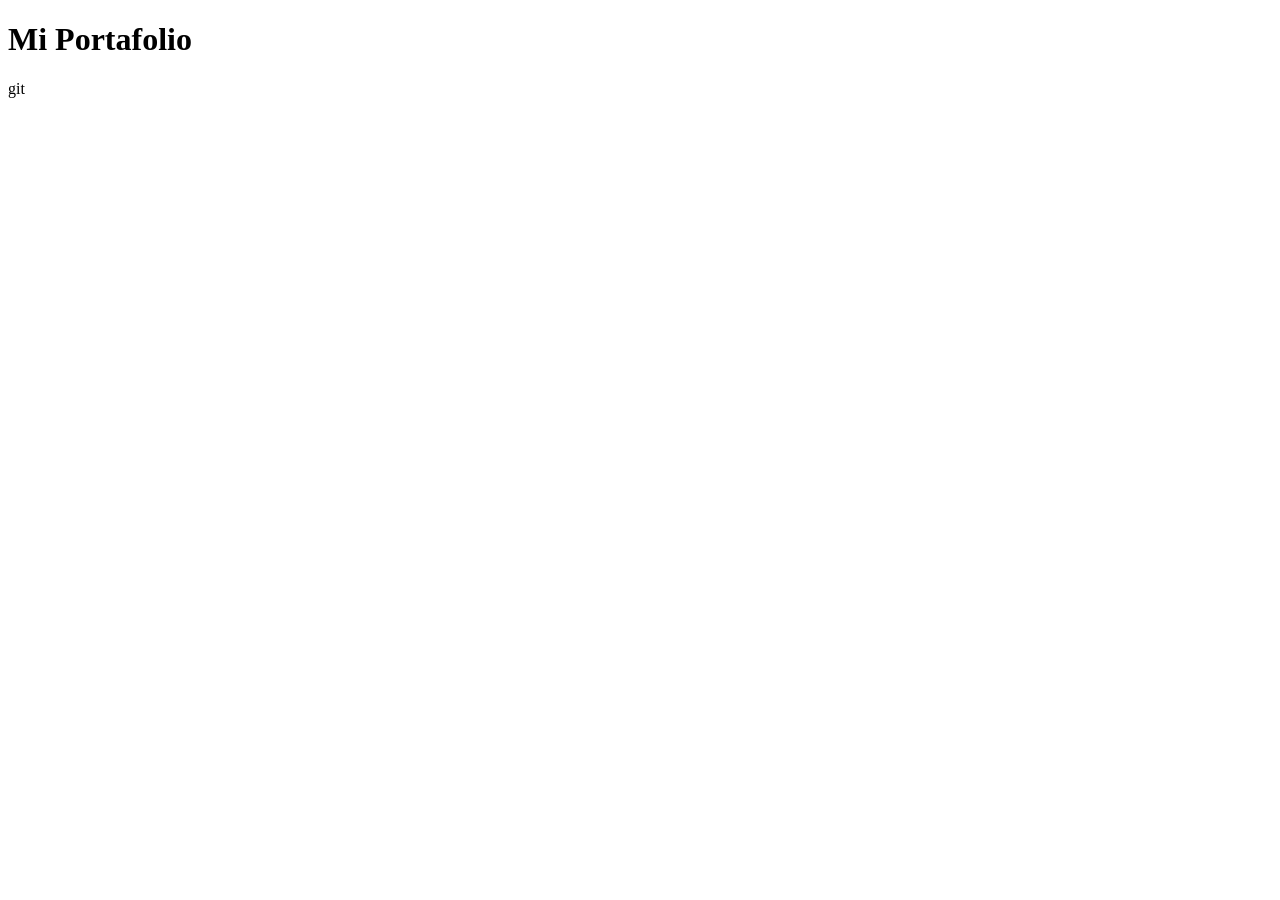
==== index.html @ e4de421d "" ====
<!DOCTYPE html>
<html lang="en">

<head>
    <meta charset="UTF-8">
    <meta name="viewport" content="width=device-width, initial-scale=1.0">
    <link rel="stylesheet" href="style.css">
    <title>Mi Portafolio</title>
</head>

<body>
    <h1>Mi Portafolio</h1>
</body>

</html>git
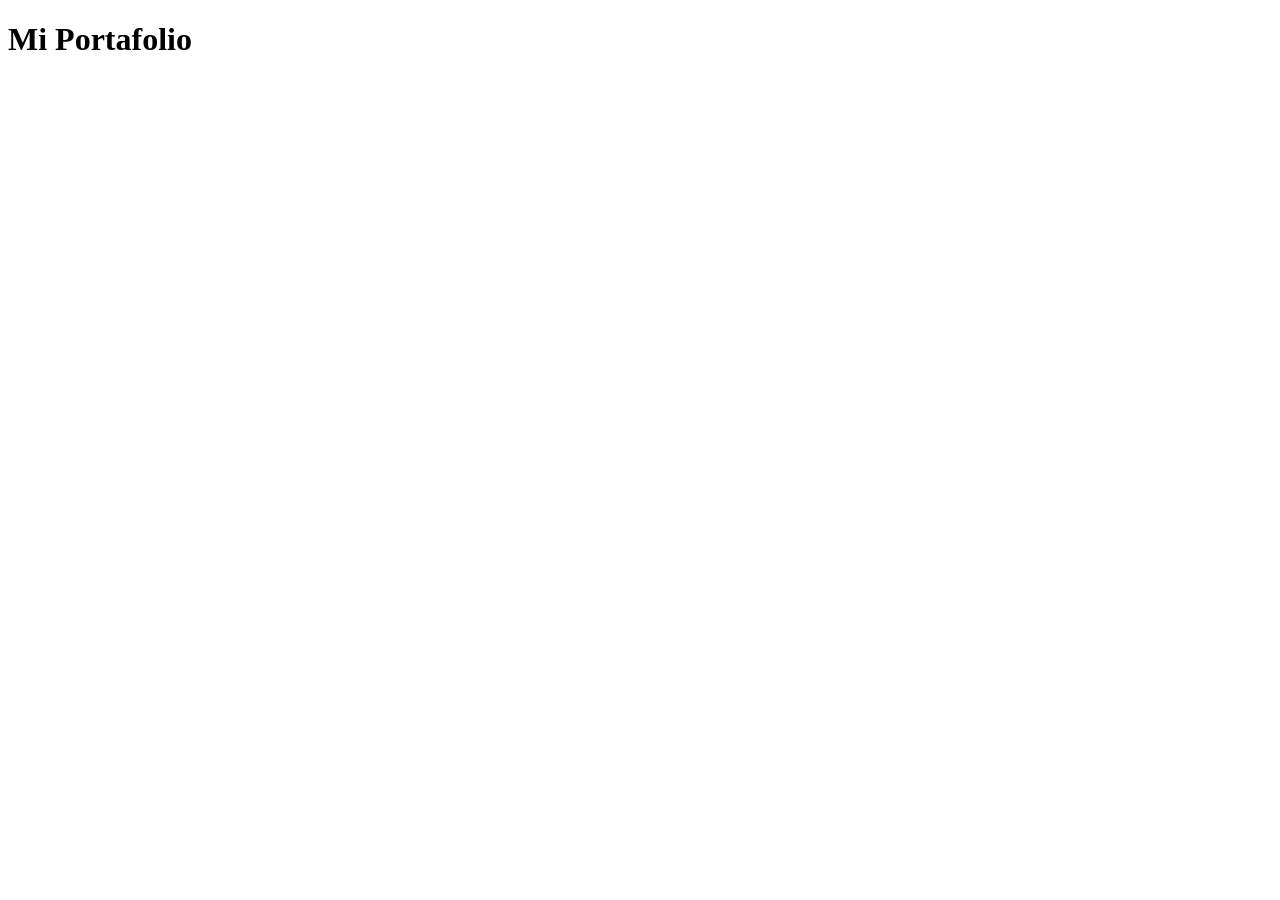
==== commit 1cceb1a8: "Estructura inicial index.html" ====
--- a/index.html
+++ b/index.html
@@ -12,4 +12,4 @@
     <h1>Mi Portafolio</h1>
 </body>
 
-</html>git+</html>
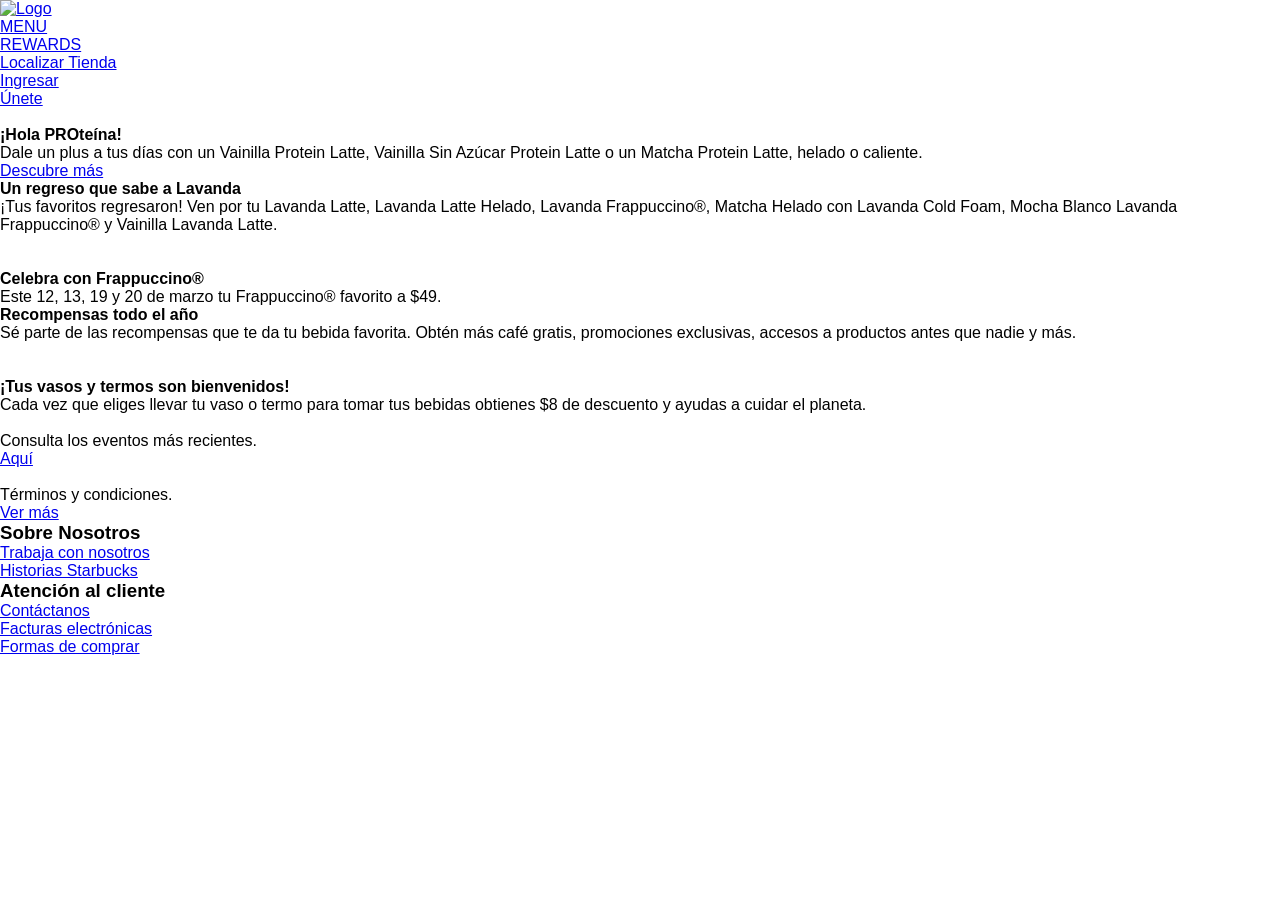
==== commit 9a98376c: "inicio de proyecto Starbucks, maquetado y definición de box-sizing" ====
--- a/index.html
+++ b/index.html
@@ -4,12 +4,140 @@
 <head>
     <meta charset="UTF-8">
     <meta name="viewport" content="width=device-width, initial-scale=1.0">
-    <link rel="stylesheet" href="style.css">
-    <title>Mi Portafolio</title>
+    <link rel="stylesheet" href="styles.css">
+    <link rel="icon" type="image/png" href="https://images.icon-icons.com/2699/PNG/512/starbucks_logo_icon_170704.png">
+    <title>Homepage | Starbucks</title>
 </head>
 
 <body>
-    <h1>Mi Portafolio</h1>
+    <header>
+        <nav class="container">
+            <section class="menu-izquierdo">
+                <section class="logo">
+                    <a href="#">
+                        <img src="https://images.icon-icons.com/2699/PNG/512/starbucks_logo_icon_170704.png" alt="Logo">
+                    </a>
+                </section>
+                <section class="menu">
+                    <ul class="listas-header">
+                        <li><a href="#">MENU</a></li>
+                        <li><a href="rewards.html">REWARDS</a></li>
+                    </ul>
+                </section>
+            </section>
+            <section class="menu-derecho">
+                <ul class="listas-header">
+                    <li><a href="#" class="localizar-tienda button">Localizar Tienda</a></li>
+                    <li><a href="#" class="ingresar button">Ingresar</a></li>
+                    <li><a href="#" class="unete button">Únete</a></li>
+                </ul>
+            </section>
+        </nav>
+    </header>
+    <main>
+        <section class="main-container">
+            <section class="filas-bloques bloque1">
+                <section class="imagen">
+                    <img src="https://djftrby1k8irl.cloudfront.net/s3fs-public/2026-03%2FEDITABLE_SITIOWEB-01_0.jpg?auto=format,compress&q=70&crop=focalpoint&ar=1.8:1.0&w=1400&fit=max"
+                        alt="">
+                </section>
+                <section class="texto">
+                    <h1>¡Hola PROteína!</h1>
+                    <p>Dale un plus a tus días con un Vainilla Protein Latte, Vainilla Sin Azúcar Protein Latte o un
+                        Matcha
+                        Protein Latte, helado o caliente.</p>
+                    <a href="https://www.starbucks.com.mx/articulo/hola-proteina" class="button">Descubre más</a>
+                </section>
+            </section>
+            <section class="filas-bloques bloque2">
+                <section class="texto">
+                    <h1>Un regreso que sabe a Lavanda</h1>
+                    <p>¡Tus favoritos regresaron! Ven por tu Lavanda Latte, Lavanda Latte Helado, Lavanda Frappuccino®,
+                        Matcha Helado con Lavanda Cold Foam, Mocha Blanco Lavanda Frappuccino® y Vainilla Lavanda Latte.
+                    </p>
+                </section>
+                <section class="imagen">
+                    <img src="https://djftrby1k8irl.cloudfront.net/s3fs-public/2026-03%2FEDITABLE_SITIOWEB-03_0.jpg?auto=format,compress&q=70&crop=focalpoint&ar=1.8:1.0&w=1400&fit=max"
+                        alt="">
+                </section>
+            </section>
+            <section class="filas-bloques bloque3">
+                <section class="imagen">
+                    <img src="https://djftrby1k8irl.cloudfront.net/s3fs-public/2026-03%2FEDITABLE_SITIOWEB-04_2.jpg?auto=format,compress&q=70&crop=focalpoint&ar=1.8:1.0&w=1400&fit=max"
+                        alt="">
+                </section>
+                <section class="texto">
+                    <h1>Celebra con Frappuccino®</h1>
+                    <p>Este 12, 13, 19 y 20 de marzo tu Frappuccino® favorito a $49.</p>
+                </section>
+            </section>
+            <section class="filas-bloques bloque4">
+                <section class="texto">
+                    <h1>Recompensas todo el año</h1>
+                    <p>Sé parte de las recompensas que te da tu bebida favorita. Obtén más café gratis, promociones
+                        exclusivas, accesos a productos antes que nadie y más.</p>
+                </section>
+                <section class="imagen">
+                    <img src="https://djftrby1k8irl.cloudfront.net/s3fs-public/2026-03%2FEDITABLE_SITIOWEB-02_2.jpg?auto=format,compress&q=70&crop=focalpoint&ar=1.8:1.0&w=1400&fit=max"
+                        alt="">
+                </section>
+            </section>
+            <section class="filas-bloques bloque5">
+                <section class="imagen">
+                    <img src="https://djftrby1k8irl.cloudfront.net/s3fs-public/2026-03%2FEDITABLE_SITIOWEB-05_1.jpg?auto=format,compress&q=70&crop=focalpoint&ar=1.8:1.0&w=1400&fit=max"
+                        alt="">
+                </section>
+                <section class="texto">
+                    <h1>¡Tus vasos y termos son bienvenidos!
+                    </h1>
+                    <p>Cada vez que eliges llevar tu vaso o termo para tomar tus bebidas obtienes $8 de descuento y
+                        ayudas a
+                        cuidar el planeta.</p>
+                </section>
+            </section>
+            <section class="filas-bloques bloque6">
+                <section class="noticias n1">
+                    <section class="imagen-noticias">
+                        <img src="https://djftrby1k8irl.cloudfront.net/s3fs-public/2026-03%2FEDITABLE_SITIOWEB-06_2.jpg?auto=format,compress&q=70&crop=focalpoint&ar=1.8:1.0&w=1400&fit=max"
+                            alt="">
+                    </section>
+                    </h1>
+                    <p>Consulta los eventos más recientes.</p>
+                    <a href="https://www.starbucks.com.mx/seccion/boletines" class="button">Aquí</a>
+                </section>
+                <section class="noticias n2">
+                    <section class="imagen-noticias">
+                        <img src="https://djftrby1k8irl.cloudfront.net/s3fs-public/2026-03%2FEDITABLE_SITIOWEB-07.jpg?auto=format,compress&q=70&crop=focalpoint&ar=1.8:1.0&w=1400&fit=max"
+                            alt="">
+                    </section>
+                    <p>Términos y condiciones.</p>
+                    <a href="https://www.starbucks.com.mx/seccion/boletines" class="button">Ver más</a>
+                </section>
+            </section>
+        </section>
+
+    </main>
+    <footer class="pre-footer">
+        <section class="contenedor-footer">
+            <section class="contenido-footer">
+                <h3>Sobre Nosotros</h3>
+                <ul>
+                    <li><a href="#">Trabaja con nosotros</a></li>
+                    <li><a href="#">Historias Starbucks</a></li>
+                </ul>
+            </section>
+            <section class="contenido-footer">
+                <h3>Atención al cliente</h3>
+                <ul>
+                    <li><a href="#">Contáctanos</a></li>
+                    <li><a href="#">Facturas electrónicas</a></li>
+                    <li><a href="#">Formas de comprar</a></li>
+                </ul>
+            </section>
+    </footer>
+    <footer class="footer">
+
+    </footer>
 </body>
 
 </html>
--- a/styles.css
+++ b/styles.css
@@ -0,0 +1,6 @@
+*{
+    margin: 0;
+    padding: 0;
+    font-family: Helvetica, Arial, sans-serif;
+    box-sizing:border-box;
+}
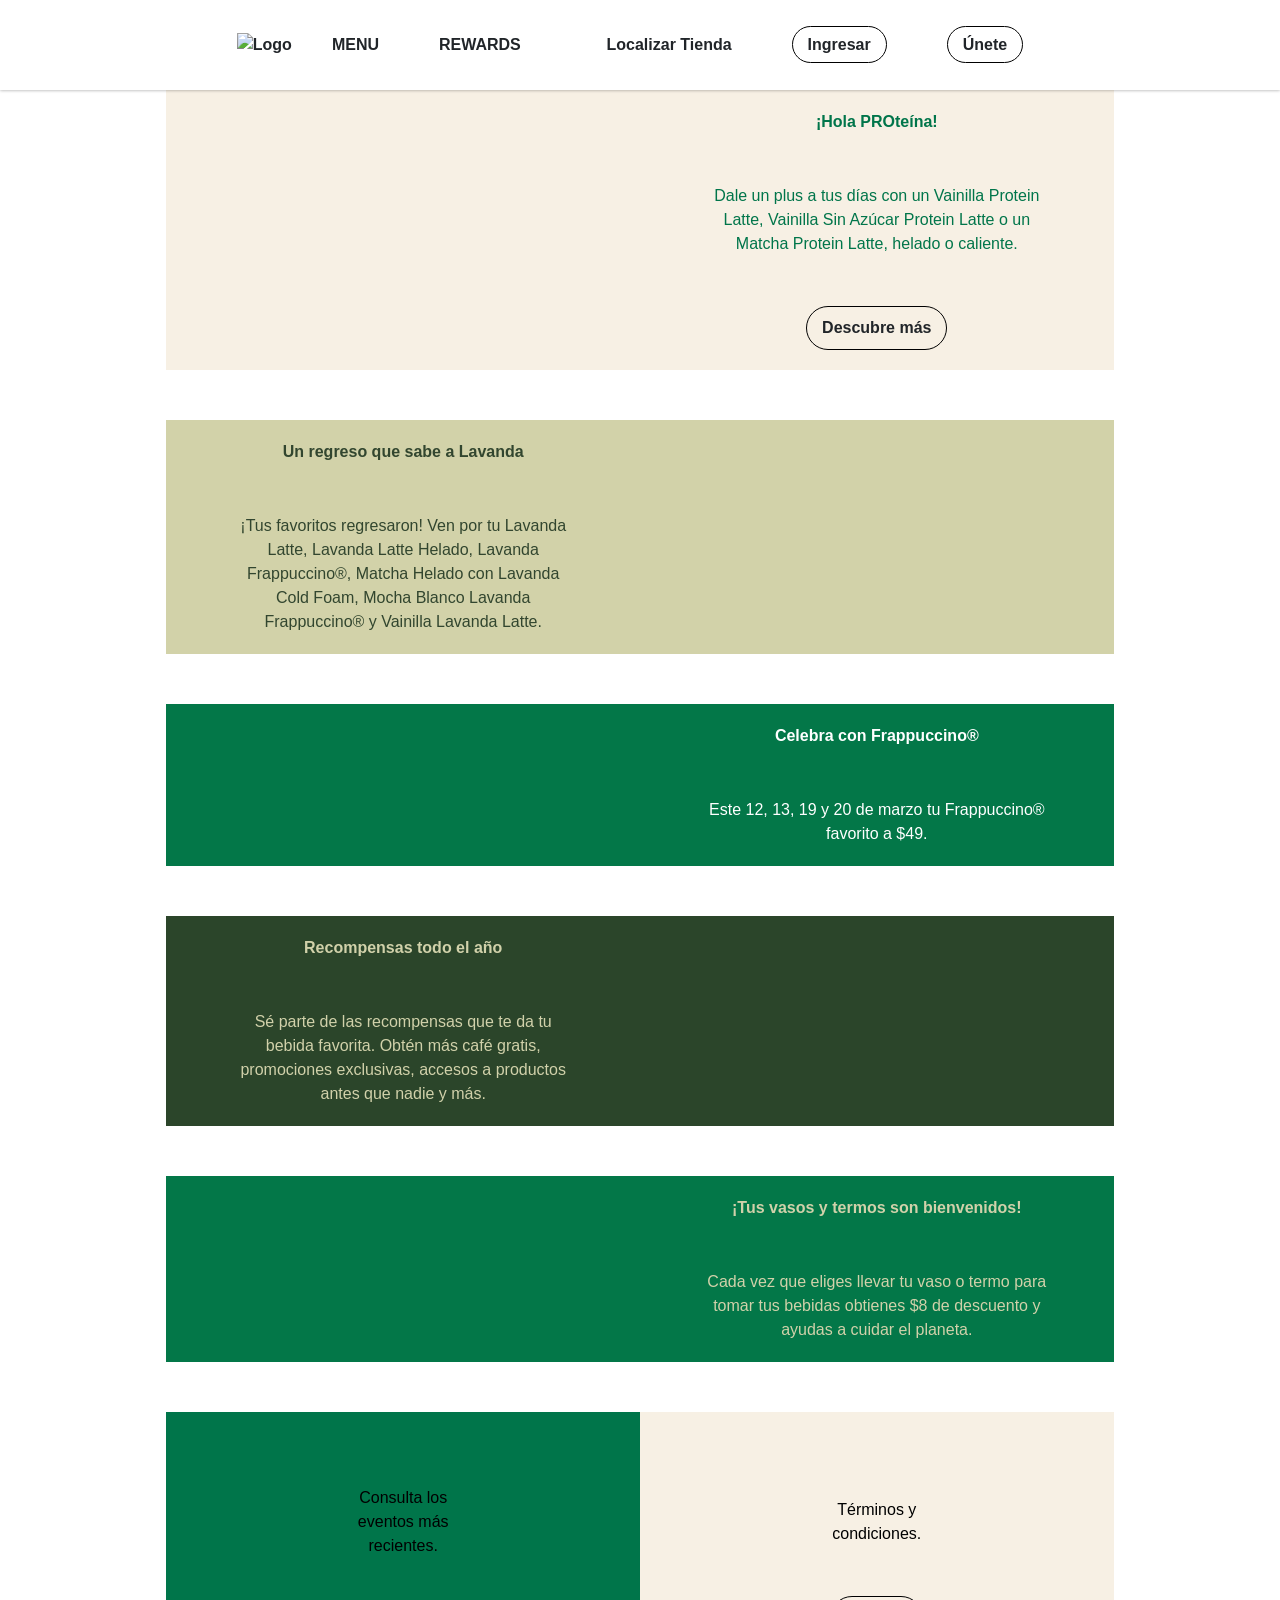
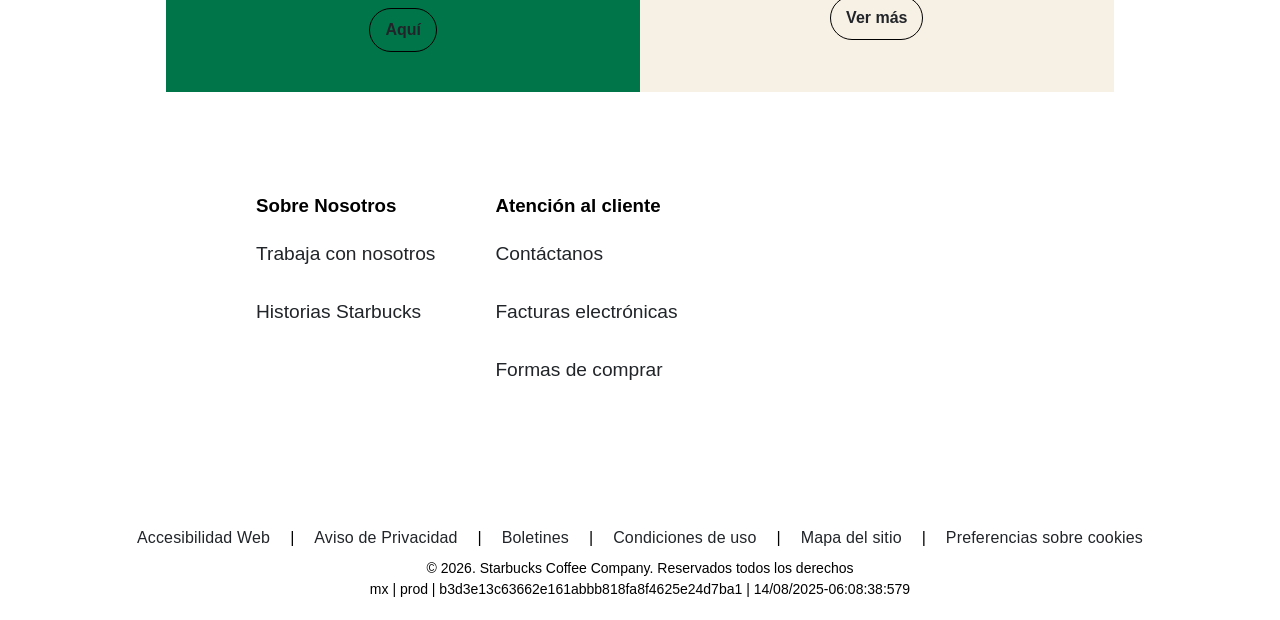
==== commit 8fc3d959: "Se ajustó el Header con Position Sticky y se agregó los footer" ====
--- a/index.html
+++ b/index.html
@@ -27,8 +27,8 @@
             </section>
             <section class="menu-derecho">
                 <ul class="listas-header">
-                    <li><a href="#" class="localizar-tienda button">Localizar Tienda</a></li>
-                    <li><a href="#" class="ingresar button">Ingresar</a></li>
+                    <li><a href="#" class="localizar-tienda">Localizar Tienda</a></li>
+                    <li><a href="login.html" class="ingresar button b-black">Ingresar</a></li>
                     <li><a href="#" class="unete button">Únete</a></li>
                 </ul>
             </section>
@@ -118,7 +118,7 @@
 
     </main>
     <footer class="pre-footer">
-        <section class="contenedor-footer">
+        <section class="contenedor-pre-footer">
             <section class="contenido-footer">
                 <h3>Sobre Nosotros</h3>
                 <ul>
@@ -136,7 +136,38 @@
             </section>
     </footer>
     <footer class="footer">
+        <ul class="redes-lista">
+            <a href="https://www.facebook.com/StarbucksMexico"><img class="redes-sociales"
+                    src="https://icon-icons.com/download-file?file=https%3A%2F%2Fimages.icon-icons.com%2F2428%2FPNG%2F512%2Ffacebook_black_logo_icon_147136.png&id=147136&pack_or_individual=pack"
+                    alt=""></a>
+            <a href="https://www.instagram.com/starbucksMex/"><img class="redes-sociales"
+                    src="https://encrypted-tbn0.gstatic.com/images?q=tbn:ANd9GcS7D3s2CqPTN6bpeKDi2Zl1N9QI1P4InsWqnw&s"
+                    alt=""></a>
+            <a href="https://x.com/StarbucksMex"><img class="redes-sociales"
+                    src="https://img.freepik.com/vector-gratis/nuevo-diseno-icono-x-logotipo-twitter-2023_1017-45418.jpg?semt=ais_rp_progressive&w=740&q=80"
+                    alt=""></a>
+            <a href="https://www.youtube.com/user/StarbucksMexico?app=desktop"><img class="redes-sociales"
+                    src="https://encrypted-tbn0.gstatic.com/images?q=tbn:ANd9GcQe5gX_LZl39t5KmS3oKFf3JLaXyE1OL-T7Rg&s"
+                    alt=""></a>
+        </ul>
+        <ul class="footer-links">
+            <a href="#">Accesibilidad Web</a>
+            <span class="separator">|</span>
+            <a href="#">Aviso de Privacidad</a>
+            <span class="separator">|</span>
+            <a href="#">Boletines</a>
+            <span class="separator">|</span>
+            <a href="#">Condiciones de uso</a>
+            <span class="separator">|</span>
+            <a href="#">Mapa del sitio</a>
+            <span class="separator">|</span>
+            <a href="#">Preferencias sobre cookies</a>
+        </ul>
 
+        <section class="footer-legal">
+            <p>&#169; 2026. Starbucks Coffee Company. Reservados todos los derechos</p>
+            <p class="footer-meta">mx | prod | b3d3e13c63662e161abbb818fa8f4625e24d7ba1 | 14/08/2025-06:08:38:579</p>
+        </section>
     </footer>
 </body>
 
--- a/styles.css
+++ b/styles.css
@@ -3,4 +3,181 @@
     padding: 0;
     font-family: Helvetica, Arial, sans-serif;
     box-sizing:border-box;
+    line-height: 1.5;
+}
+header{
+    position: relative;
+    height: 90px;
+    display: flex;
+    justify-content: center;
+    align-items: center;
+    box-shadow: 0px 0.6px 3px rgba(0, 0, 0, 0.3);
+    z-index: 1000;
+}
+.container{
+    width: 63%;
+    display: flex;
+    justify-content: space-between;
+}
+.listas-header {
+    display: flex;
+    list-style: none;
+    gap: 20px;
+}
+.button {
+    border: 1px solid black;
+    padding: 9px 15px;
+    border-radius: 30px;
+}
+.menu-izquierdo, .menu-derecho{
+    display: flex;
+    align-items: center;
+}
+.logo img{
+    width:50px;
+    margin-right: 20px;
+}
+.listas-header li{
+    margin: 20px;
+}
+.main-container{
+    width: 74%;
+    margin: 0 auto;
+}
+.filas-bloques{
+    background-color: #F7F0E4;
+    margin-bottom: 50px;
+    display: flex;
+}
+.bloque1{
+    color: #00754a;
+}
+
+.imagen {
+    width: 50%;
+    display: flex;
+    align-items: center;    
+}
+.imagen img{
+    width: 100%;
+
+}
+.texto {
+    width: 50%;
+    display: flex;
+    flex-direction: column;
+    justify-content: center;
+    align-items: center;
+    padding: 20px;
+    gap: 50px;
+    text-align: center;
+}
+.texto p{
+    width: 80%;
+}
+.noticias {
+    width: 50%;
+    display: flex;
+    flex-direction: column;
+    justify-content: center;
+    align-items: center;
+    padding-bottom: 40px;
+    gap: 50px;
+    text-align: center;
+}
+.noticias p{
+    width: 30%;
+}
+.imagen-noticias img{
+    width: 100%;
+}
+
+.bloque2 {
+    background-color: #D2D2A9;
+    color: #32462f
+}
+.bloque3 {
+    background-color: #037748;
+    color: white;
+}
+.bloque4 {
+    background-color: #2B452A;
+    color: #d1d1aa;
+}
+.bloque5 {
+    background-color: #037748;
+    color: #d1d1aa;
+}
+.n1{
+    background-color: #00754A;
+}
+
+li{
+    list-style: none;
+    margin: 10px 0;
+}
+
+a{
+    text-decoration: none;
+    color: #212529;
+    font-weight: bold;
+}
+
+.pre-footer{
+    padding: 50px 0;
+}
+.contenedor-pre-footer{
+    width: 60%;
+    margin: 0 auto;
+    display: flex;
+    gap: 60px;
+}
+
+.pre-footer a{
+    color: #212529;  
+    font-weight: lighter;
+    font-size: calc(1.0188rem + .2256vw);
+    line-height: 2.5;
+
+}
+
+.footer{
+    display: block;
+    align-content: center;
+    text-align: center;
+    padding-bottom: 20px;
+}
+ 
+.redes-lista {
+    display: flex;
+    justify-content: center;
+    align-items: center;
+    list-style: none;
+    gap: 10px;
+    padding: 20px 0;
+}
+ 
+.redes-sociales {
+    width: 50px;
+    border-radius: 50%;
+}
+ 
+.footer-links {
+    display: flex;
+    justify-content: center;
+    align-items: center;
+    flex-wrap: wrap;
+    gap: 20px;
+    list-style: none;
+}
+.footer-links a { 
+    font-weight: lighter;
+    letter-spacing: 0.01em;
+    line-height: 2.5;
+}
+ 
+.footer-legal {
+    font-size: 14px;
+    line-height: 1.6;
+    text-align: center;
 }
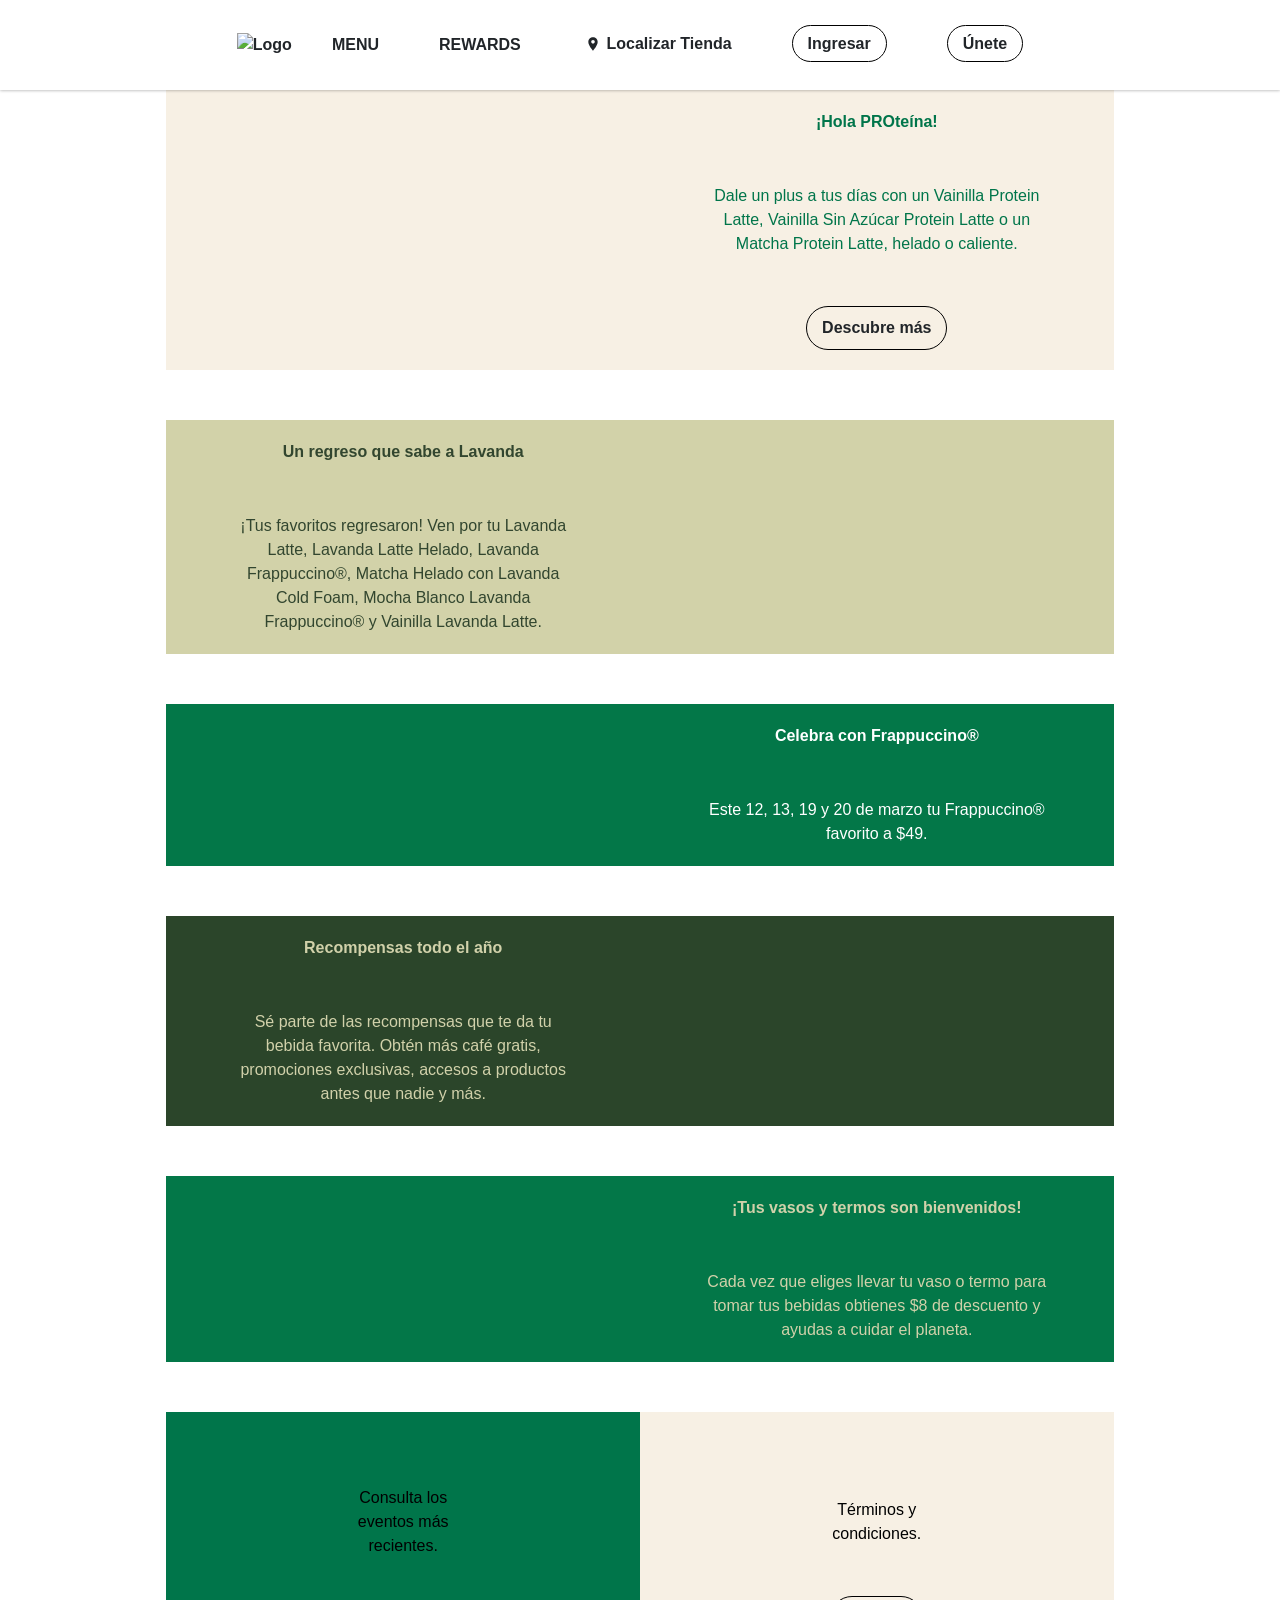
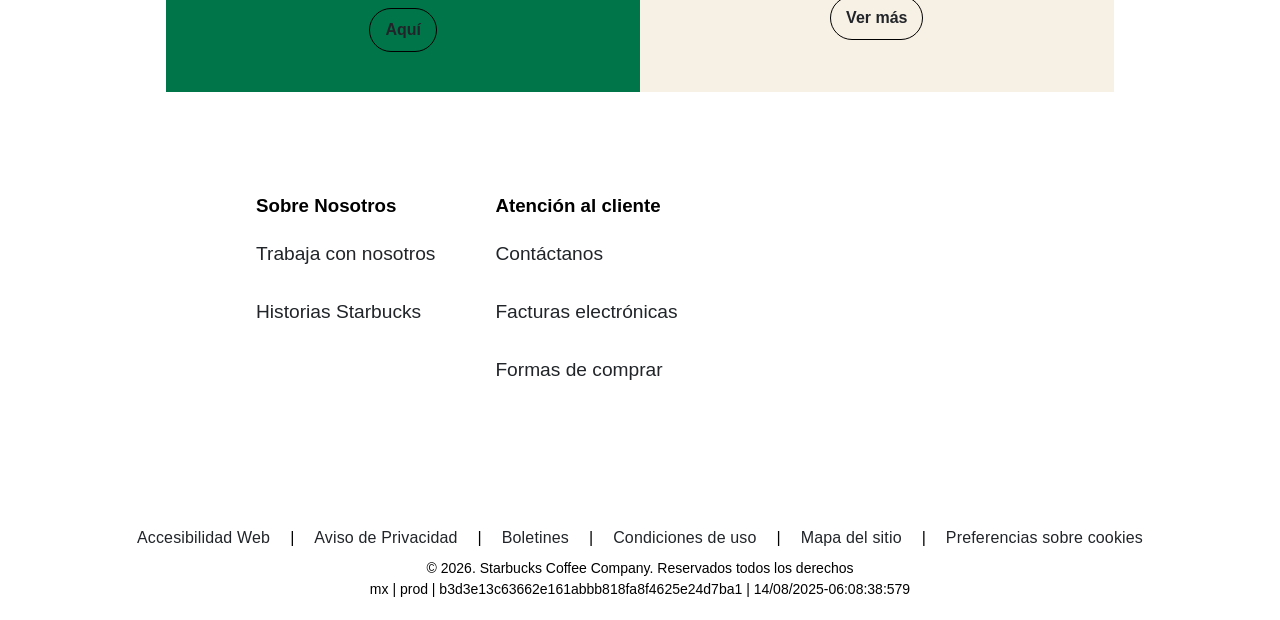
==== commit 8067ee7a: "se agregó menu.html con su css, se utilizó css Grid" ====
--- a/index.html
+++ b/index.html
@@ -20,16 +20,16 @@
                 </section>
                 <section class="menu">
                     <ul class="listas-header">
-                        <li><a href="#">MENU</a></li>
+                        <li><a href="menu.html">MENU</a></li>
                         <li><a href="rewards.html">REWARDS</a></li>
                     </ul>
                 </section>
             </section>
             <section class="menu-derecho">
                 <ul class="listas-header">
-                    <li><a href="#" class="localizar-tienda">Localizar Tienda</a></li>
+                    <li><a href="https://www.starbucks.com.mx/stores" class="localizar-tienda"><svg class="icono-ubicacion" viewBox="0 0 24 24" aria-hidden="true"><path fill="currentColor" d="M12 2C8.13 2 5 5.13 5 9c0 5.25 7 13 7 13s7-7.75 7-13c0-3.87-3.13-7-7-7zm0 9.5A2.5 2.5 0 1 1 12 6a2.5 2.5 0 0 1 0 5.5z"/></svg><span>Localizar Tienda</span></a></li>
                     <li><a href="login.html" class="ingresar button b-black">Ingresar</a></li>
-                    <li><a href="#" class="unete button">Únete</a></li>
+                    <li><a href="registro.html" class="unete button">Únete</a></li>
                 </ul>
             </section>
         </nav>
--- a/styles.css
+++ b/styles.css
@@ -123,6 +123,19 @@
     font-weight: bold;
 }
 
+.localizar-tienda{
+    display: inline-flex;
+    align-items: center;
+    gap: 6px;
+}
+
+.icono-ubicacion{
+    width: 16px;
+    height: 16px;
+    display: block;
+    flex-shrink: 0;
+}
+
 .pre-footer{
     padding: 50px 0;
 }
@@ -180,4 +193,4 @@
     font-size: 14px;
     line-height: 1.6;
     text-align: center;
-}+}
